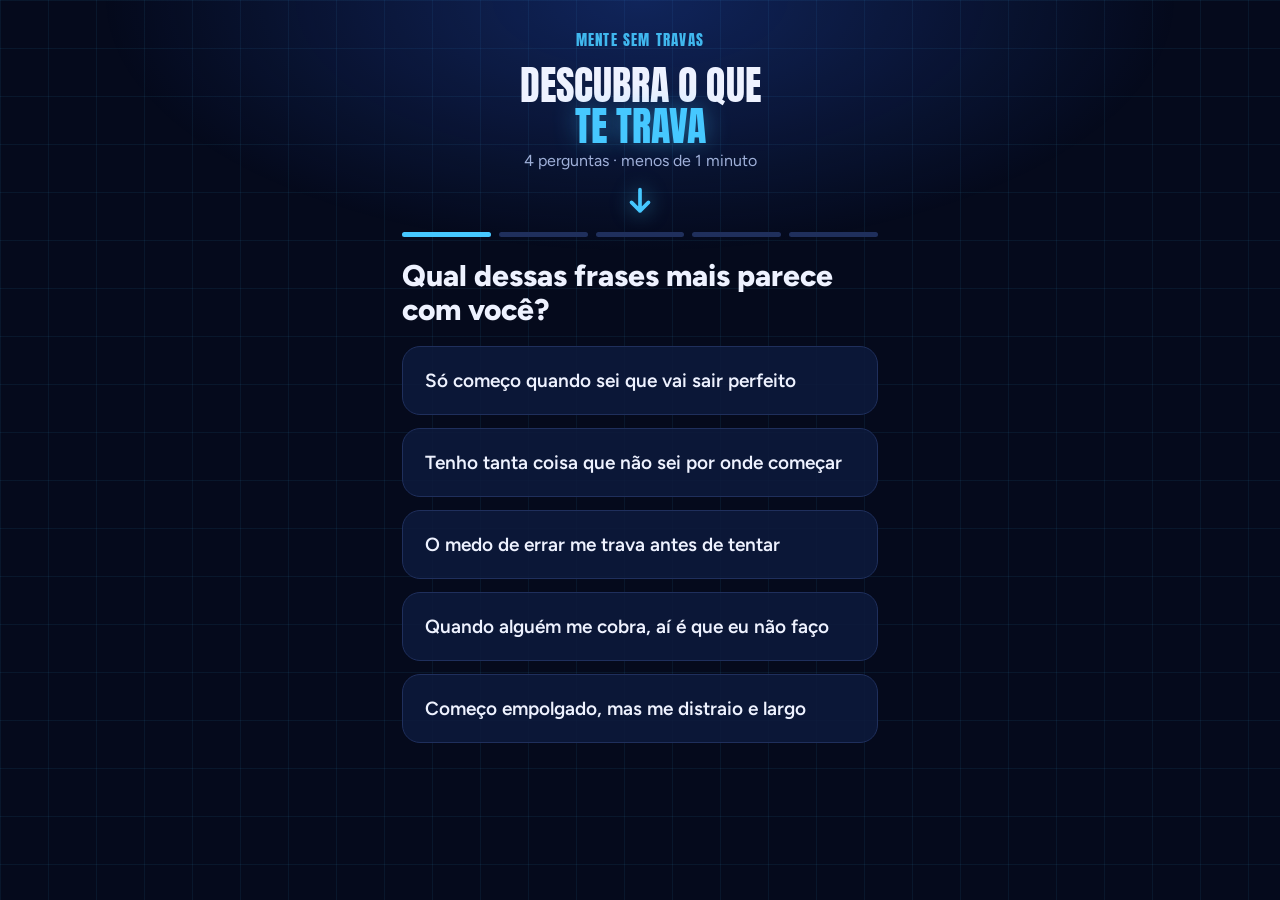
==== quiz/index.html @ 261ed73b "Atualiza quiz: 5 tipos do e-book e nova narração Co-Authored-By: Claude Opus 5.5 <noreply@anthropic." ====
<!DOCTYPE html>
<html lang="pt-BR">
<head>
<meta charset="utf-8">
<meta name="viewport" content="width=device-width,initial-scale=1,viewport-fit=cover">
<title>Descubra seu perfil — Mente Sem Travas</title>
<meta name="description" content="Responda 4 perguntas rápidas e descubra o que está travando sua rotina.">
<meta name="theme-color" content="#050a1c">
<link rel="icon" href="/img/pg1.jpg">
<link rel="preconnect" href="https://fonts.googleapis.com">
<link rel="preconnect" href="https://fonts.gstatic.com" crossorigin>
<link href="https://fonts.googleapis.com/css2?family=Anton&family=Figtree:wght@400;500;600;700;800&display=swap" rel="stylesheet">

<!-- Meta Pixel -->
<script>
!function(f,b,e,v,n,t,s){if(f.fbq)return;n=f.fbq=function(){n.callMethod?n.callMethod.apply(n,arguments):n.queue.push(arguments)};if(!f._fbq)f._fbq=n;n.push=n;n.loaded=!0;n.version='2.0';n.queue=[];t=b.createElement(e);t.async=!0;t.src=v;s=b.getElementsByTagName(e)[0];s.parentNode.insertBefore(t,s)}(window,document,'script','https://connect.facebook.net/en_US/fbevents.js');
fbq('init','1343668074403139');fbq('track','PageView');
</script>
<noscript><img height="1" width="1" style="display:none" src="https://www.facebook.com/tr?id=1343668074403139&ev=PageView&noscript=1" alt=""></noscript>

<style>
:root{
  --ink:#050a1c;--ink-2:#0a1430;--panel:#0d1a3c;--line:#1f2f5c;
  --text:#eef2ff;--muted:#9fb0d9;--volt:#2f6bff;--glow:#46c8ff;--cta-ink:#04112b;
  --f-display:'Anton',Impact,sans-serif;--f-body:'Figtree',system-ui,sans-serif;
}
*{box-sizing:border-box;margin:0;padding:0}
html,body{height:100%}
body{background:var(--ink);color:var(--text);font-family:var(--f-body);-webkit-font-smoothing:antialiased;overflow-x:hidden}
/* fundo em grade, igual ao estilo de referência, nas cores da marca */
.bg{position:fixed;inset:0;z-index:0;pointer-events:none;
  background:
    radial-gradient(60% 40% at 50% 0%,rgba(47,107,255,.28),transparent 70%),
    linear-gradient(rgba(70,200,255,.07) 1px,transparent 1px) 0 0/48px 48px,
    linear-gradient(90deg,rgba(70,200,255,.07) 1px,transparent 1px) 0 0/48px 48px;
  animation:drift 30s linear infinite}
@keyframes drift{to{background-position:0 0,0 48px,48px 0}}
.app{position:relative;z-index:1;max-width:520px;margin:0 auto;min-height:100%;padding:28px 22px 40px;display:flex;flex-direction:column}
.screen{display:none;flex-direction:column;flex:1}
.screen.on{display:flex;animation:enter .5s cubic-bezier(.2,.8,.2,1) both}
@keyframes enter{from{opacity:0;transform:translateY(24px)}to{opacity:1;transform:none}}

/* intro */
.brand{font-family:var(--f-display);letter-spacing:.08em;font-size:15px;color:var(--glow);text-align:center;opacity:.9}
.hero-t{font-family:var(--f-display);font-weight:400;font-size:clamp(38px,11vw,54px);line-height:1.02;text-align:center;margin:22px 0 8px;text-transform:uppercase}
.hero-t em{font-style:normal;color:var(--glow);text-shadow:0 0 24px rgba(70,200,255,.45)}
.books{position:relative;height:280px;margin:18px auto 6px;width:100%;max-width:360px}
.books img{position:absolute;top:0;width:175px;border-radius:8px;box-shadow:0 20px 50px rgba(0,0,0,.55);border:1px solid var(--line)}
.books .b1{left:50%;transform:translateX(-50%) rotate(0);z-index:3;animation:float 5s ease-in-out infinite}
.books .b2{left:4%;top:28px;transform:rotate(-9deg);opacity:.55;filter:saturate(.6)}
.books .b3{right:4%;top:28px;transform:rotate(9deg);opacity:.55;filter:saturate(.6)}
@keyframes float{50%{transform:translateX(-50%) translateY(-8px)}}
.lead{color:var(--muted);text-align:center;font-size:19px;line-height:1.45;margin:14px 6px 26px}
.lead b{color:var(--text)}
.cta{display:flex;align-items:center;justify-content:center;gap:10px;width:100%;border:0;cursor:pointer;
  background:linear-gradient(180deg,#7fdcff,var(--glow));color:var(--cta-ink);font-family:var(--f-body);font-weight:800;font-size:20px;
  padding:21px 20px;border-radius:18px;text-decoration:none;box-shadow:0 0 0 1px rgba(255,255,255,.25) inset,0 14px 40px rgba(70,200,255,.35);
  transition:transform .15s}
.cta:active{transform:scale(.97)}
.cta.pulse{animation:pulse 2.2s ease-in-out infinite}
@keyframes pulse{50%{box-shadow:0 0 0 1px rgba(255,255,255,.25) inset,0 14px 60px rgba(70,200,255,.65)}}
.mini{color:var(--muted);font-size:14px;text-align:center;margin-top:14px}


/* intro: gancho + 1ª pergunta na mesma tela */
#s-1 .hero-t.hk{font-size:clamp(30px,8.8vw,40px);margin:14px 0 4px}
.sub{text-align:center;color:var(--muted);font-size:16px}
.arrow{display:flex;justify-content:center;color:var(--glow);margin:14px 0 8px;animation:bob 1.4s ease-in-out infinite;filter:drop-shadow(0 0 10px rgba(70,200,255,.6))}
@keyframes bob{50%{transform:translateY(9px)}}
#s-1 .prog{margin:6px 0 22px}
#s-1 .q-t{font-size:clamp(24px,6.6vw,30px);margin-bottom:18px}
.screen.out{display:flex;animation:leave .32s ease both}
@keyframes leave{to{opacity:0;transform:translateX(-40px)}}
.screen.on.fwd{animation:enterR .45s cubic-bezier(.2,.8,.2,1) both}
@keyframes enterR{from{opacity:0;transform:translateX(40px)}to{opacity:1;transform:none}}

.more{display:block;width:100%;margin-top:18px;padding:16px 18px;border:1px solid var(--line);border-radius:16px;text-align:center;color:var(--muted);font-family:var(--f-body);font-size:16px;font-weight:600;text-decoration:none;background:transparent}
.more:hover{color:var(--text);border-color:var(--glow)}
/* progresso */
.prog{display:flex;gap:8px;margin:6px 0 34px}
.prog i{flex:1;height:5px;border-radius:3px;background:var(--line);overflow:hidden;position:relative}
.prog i::after{content:"";position:absolute;inset:0;background:var(--glow);transform:scaleX(0);transform-origin:left;transition:transform .5s ease}
.prog i.done::after{transform:scaleX(1)}

/* perguntas */
.q-t{font-size:clamp(28px,7.6vw,36px);font-weight:800;line-height:1.15;margin-bottom:24px}
.opts{display:flex;flex-direction:column;gap:13px}
.opt{text-align:left;width:100%;background:rgba(13,26,60,.85);border:1px solid var(--line);color:var(--text);
  font-family:var(--f-body);font-size:19px;font-weight:600;padding:22px 22px;border-radius:18px;cursor:pointer;
  opacity:0;transform:translateY(14px);animation:optin .45s ease forwards;transition:border-color .2s,background .2s,transform .15s}
.opt:nth-child(1){animation-delay:.08s}.opt:nth-child(2){animation-delay:.16s}.opt:nth-child(3){animation-delay:.24s}.opt:nth-child(4){animation-delay:.32s}
@keyframes optin{to{opacity:1;transform:none}}
.opt:hover{border-color:var(--volt)}
.opt.sel{border-color:var(--glow);background:rgba(70,200,255,.14);transform:scale(.98)}
.back{background:none;border:0;color:var(--muted);font-family:var(--f-body);font-size:17px;margin-top:26px;cursor:pointer;align-self:flex-start}

/* ilustrações das perguntas */
.ill{margin-top:26px;background:rgba(13,26,60,.7);border:1px solid var(--line);border-radius:22px;padding:22px 18px;text-align:center}
.ill small{display:block;color:var(--muted);font-size:15px;margin-top:14px}
.notes{display:flex;flex-direction:column;gap:10px;text-align:left}
.note{display:flex;align-items:center;gap:12px;background:var(--ink-2);border:1px solid var(--line);border-radius:14px;padding:12px 14px;
  opacity:0;transform:translateX(-20px);animation:slide .5s ease forwards}
.note:nth-child(2){animation-delay:.9s}.note:nth-child(3){animation-delay:1.8s}
@keyframes slide{to{opacity:1;transform:none}}
.note .dot{width:38px;height:38px;border-radius:10px;background:#1b2a57;display:flex;align-items:center;justify-content:center;font-size:20px;flex:none}
.note b{display:block;font-size:15px}.note span{font-size:14px;color:var(--muted)}
.note .t{margin-left:auto;font-size:13px;color:var(--muted)}
.day{display:flex;justify-content:space-between;gap:8px}
.day div{flex:1;padding:14px 4px;border-radius:14px;background:var(--ink-2);border:1px solid var(--line);font-size:26px;animation:lit 4s infinite}
.day div:nth-child(2){animation-delay:1s}.day div:nth-child(3){animation-delay:2s}.day div:nth-child(4){animation-delay:3s}
.day div span{display:block;font-size:12px;color:var(--muted);margin-top:6px}
@keyframes lit{0%,20%{border-color:var(--glow);box-shadow:0 0 18px rgba(70,200,255,.35)}30%,100%{border-color:var(--line);box-shadow:none}}
.cal{display:grid;grid-template-columns:repeat(7,1fr);gap:6px;max-width:300px;margin:0 auto}
.cal i{aspect-ratio:1;border-radius:6px;background:var(--ink-2);border:1px solid var(--line);animation:fill .3s ease forwards}
.cal i.x{animation:mark 6s infinite}
@keyframes mark{0%,10%{background:var(--ink-2)}20%,100%{background:#25386e}}
.flow{display:flex;align-items:center;justify-content:space-between}
.flow .st{display:flex;flex-direction:column;align-items:center;gap:8px;width:30%}
.flow .c{width:68px;height:68px;border-radius:50%;border:2px solid var(--line);display:flex;align-items:center;justify-content:center;font-size:28px;background:var(--ink-2)}
.flow .st.hl .c{border-color:var(--glow);box-shadow:0 0 22px rgba(70,200,255,.4);animation:beat 1.8s ease-in-out infinite}
@keyframes beat{50%{transform:scale(1.07)}}
.flow b{font-size:15px}.flow .st.hl b{color:var(--glow)}
.flow span{font-size:13px;color:var(--muted)}
.flow .dash{flex:1;height:2px;background:repeating-linear-gradient(90deg,var(--line) 0 6px,transparent 6px 12px);margin-bottom:46px}

/* análise */
.ana{flex:1;display:flex;flex-direction:column;align-items:center;justify-content:center;text-align:center;gap:26px}
.ring{width:130px;height:130px;border-radius:50%;border:6px solid var(--line);border-top-color:var(--glow);animation:spin 1s linear infinite}
@keyframes spin{to{transform:rotate(360deg)}}
.ana h2{font-size:26px;font-weight:800}
.steps{list-style:none;display:flex;flex-direction:column;gap:10px;color:var(--muted);font-size:16px}
.steps li{opacity:.35;transition:opacity .4s,color .4s}.steps li.ok{opacity:1;color:var(--text)}
.steps li.ok::before{content:"✓ ";color:var(--glow);font-weight:800}

/* resultado */
.tag{align-self:center;font-size:13px;letter-spacing:.14em;text-transform:uppercase;color:var(--glow);border:1px solid rgba(70,200,255,.4);padding:7px 14px;border-radius:30px}
.res-t{font-family:var(--f-display);font-weight:400;text-transform:uppercase;font-size:clamp(40px,12vw,58px);line-height:1;text-align:center;margin:16px 0 14px;text-shadow:0 0 30px rgba(70,200,255,.35)}
.res-p{color:var(--muted);font-size:18px;line-height:1.5;text-align:center;margin-bottom:22px}
.res-p b{color:var(--text)}
.chips{display:flex;flex-wrap:wrap;gap:8px;justify-content:center;margin-bottom:26px}
.chips span{font-size:14px;background:var(--ink-2);border:1px solid var(--line);border-radius:20px;padding:7px 12px}
.vid-h{text-align:center;font-size:21px;line-height:1.4;color:var(--muted);margin:4px 0 16px}
.vid-h b{color:var(--text)}
.video{position:relative;border-radius:20px;overflow:hidden;border:1px solid var(--line);background:#000;aspect-ratio:9/16;max-height:72vh;margin:0 auto 18px;width:100%}
.video video{width:100%;height:100%;object-fit:contain;display:block}
.video .vbar{position:absolute;left:0;bottom:0;height:5px;background:var(--glow);width:0;transition:width .25s linear}
.video .play{position:absolute;inset:0;display:flex;align-items:center;justify-content:center;background:rgba(5,10,28,.35);border:0;cursor:pointer}
.video .play i{width:84px;height:84px;border-radius:50%;background:var(--glow);display:flex;align-items:center;justify-content:center;box-shadow:0 0 40px rgba(70,200,255,.6)}
.video .play i::after{content:"";border-left:26px solid var(--cta-ink);border-top:16px solid transparent;border-bottom:16px solid transparent;margin-left:6px}
.video .sound{position:absolute;top:12px;left:12px;background:rgba(5,10,28,.75);border:1px solid var(--line);color:var(--text);font-family:var(--f-body);font-size:14px;padding:8px 12px;border-radius:20px;cursor:pointer}
.price-line{text-align:center;color:var(--muted);font-size:15px;margin-top:10px}
.price-line b{color:var(--text)}

/* oferta do fim do vídeo */
.offer{display:none;margin-top:24px;border-radius:22px;padding:24px 20px;border:1px solid rgba(70,200,255,.55);
  background:linear-gradient(180deg,rgba(47,107,255,.22),rgba(13,26,60,.9));box-shadow:0 0 50px rgba(47,107,255,.25)}
.offer.on{display:block;animation:enter .6s cubic-bezier(.2,.8,.2,1) both}
.offer .k{font-size:13px;letter-spacing:.14em;text-transform:uppercase;color:var(--glow);text-align:center}
.offer h3{font-size:25px;font-weight:800;text-align:center;margin:10px 0 8px;line-height:1.2}
.offer p{color:var(--muted);text-align:center;font-size:16px;line-height:1.45;margin-bottom:16px}
.offer ul{list-style:none;margin:0 0 18px;display:flex;flex-direction:column;gap:8px}
.offer li{font-size:16px;padding-left:28px;position:relative}
.offer li::before{content:"✓";position:absolute;left:4px;color:var(--glow);font-weight:800}
.offer .old{text-decoration:line-through;color:var(--muted);font-size:16px}
.offer .new{font-family:var(--f-display);font-size:46px;color:var(--glow);display:block;text-align:center;margin:2px 0 16px;text-shadow:0 0 24px rgba(70,200,255,.45)}
.cta.alt{background:linear-gradient(180deg,#ffe27a,#ffc83d);box-shadow:0 0 0 1px rgba(255,255,255,.3) inset,0 14px 40px rgba(255,200,61,.35)}

</style>
</head>
<body>
<div class="bg"></div>
<main class="app">

  <!-- 0. INTRO -->
  <section class="screen on" id="s-1">
    <div class="brand">MENTE SEM TRAVAS</div>
    <h1 class="hero-t hk">Descubra o que<br><em>te trava</em></h1>
    <p class="sub">4 perguntas · menos de 1 minuto</p>
    <div class="arrow" aria-hidden="true"><svg viewBox="0 0 24 24" width="34" height="34"><path d="M12 4v15m0 0-6-6m6 6 6-6" fill="none" stroke="currentColor" stroke-width="2.6" stroke-linecap="round" stroke-linejoin="round"/></svg></div>
    <div class="prog"><i></i><i></i><i></i><i></i><i></i></div>
    <h2 class="q-t">Qual dessas frases mais parece com você?</h2>
    <div class="opts" data-q="1">
      <button class="opt" data-v="perfeccionista">Só começo quando sei que vai sair perfeito</button>
      <button class="opt" data-v="sobrecarregado">Tenho tanta coisa que não sei por onde começar</button>
      <button class="opt" data-v="ansioso">O medo de errar me trava antes de tentar</button>
      <button class="opt" data-v="rebelde">Quando alguém me cobra, aí é que eu não faço</button>
      <button class="opt" data-v="distraido">Começo empolgado, mas me distraio e largo</button>
    </div>
  </section>

  <!-- 2 -->
  <section class="screen" id="s-2">
    <div class="prog"><i></i><i></i><i></i><i></i><i></i></div>
    <h2 class="q-t">Em que momento isso mais acontece?</h2>
    <div class="opts" data-q="2">
      <button class="opt" data-v="manha">De manhã, para sair da cama e começar o dia</button>
      <button class="opt" data-v="trabalho">No trabalho ou nos estudos</button>
      <button class="opt" data-v="projetos">Nos projetos pessoais que vivo adiando</button>
      <button class="opt" data-v="noite">À noite, com a cabeça que não desliga</button>
    </div>
    <div class="ill"><div class="day">
      <div>🌅<span>Manhã</span></div><div>💼<span>Trabalho</span></div><div>🎯<span>Projetos</span></div><div>🌙<span>Noite</span></div>
    </div><small>O travamento tem hora para aparecer</small></div>
    <button class="back" data-back>Voltar</button>
  </section>

  <!-- 3 -->
  <section class="screen" id="s-3">
    <div class="prog"><i></i><i></i><i></i><i></i><i></i></div>
    <h2 class="q-t">Há quanto tempo você se sente assim?</h2>
    <div class="opts" data-q="3">
      <button class="opt" data-v="semanas">Algumas semanas</button>
      <button class="opt" data-v="meses">Alguns meses</button>
      <button class="opt" data-v="ano">Mais de um ano</button>
      <button class="opt" data-v="sempre">Desde que me lembro</button>
    </div>
    <div class="ill"><div class="cal" id="cal"></div><small>Cada dia adiado vira um padrão</small></div>
    <button class="back" data-back>Voltar</button>
  </section>

  <!-- 4 -->
  <section class="screen" id="s-4">
    <div class="prog"><i></i><i></i><i></i><i></i><i></i></div>
    <h2 class="q-t">Se você tivesse controle da sua rotina, o que mudaria primeiro?</h2>
    <div class="opts" data-q="4">
      <button class="opt" data-v="terminar">Terminar o que eu começo</button>
      <button class="opt" data-v="paz">Acordar e dormir em paz</button>
      <button class="opt" data-v="tempo">Ter tempo para mim</button>
      <button class="opt" data-v="culpa">Parar de me sentir culpado</button>
    </div>
    <div class="ill"><div class="flow">
      <div class="st"><div class="c">🌀</div><b>Caos</b><span>hoje</span></div>
      <div class="dash"></div>
      <div class="st hl"><div class="c">📘</div><b>Método</b><span>passo a passo</span></div>
      <div class="dash"></div>
      <div class="st"><div class="c">🎯</div><b>Controle</b><span>em 30 dias</span></div>
    </div></div>
    <button class="back" data-back>Voltar</button>
  </section>

  <!-- 5. ANÁLISE -->
  <section class="screen" id="s-ana">
    <div class="prog"><i></i><i></i><i></i><i></i><i></i></div>
    <div class="ana">
      <div class="ring"></div>
      <h2>Analisando suas respostas…</h2>
      <ul class="steps"><li>Identificando seu padrão de travamento</li><li>Cruzando com os 5 tipos de procrastinador</li><li>Montando seu ponto de partida</li></ul>
    </div>
  </section>

  <!-- 6. RESULTADO + VÍDEO -->
  <section class="screen" id="s-res">
    <span class="tag">Seu perfil</span>
    <h2 class="res-t" id="r-title">—</h2>
    <p class="res-p" id="r-text"></p>
    <div class="chips" id="r-chips"></div>

    <p class="vid-h">Assista agora: <b>como sair do caos para o controle</b>, começando hoje.</p>
    <div class="video" id="vbox">
      <video id="vsl" src="/quiz/video.mp4?v=2" poster="/img/video-capa.jpg?v=2" playsinline preload="metadata"></video>
      <button class="play" id="vplay" aria-label="Assistir ao vídeo"><i></i></button>
      <div class="vbar" id="vbar"></div>
    </div>

    <!-- Botão 1: aparece desde o início do vídeo -->
    <a class="cta" id="cta-main" href="#" target="_blank" rel="noopener">Quero o e-book agora →</a>
    <p class="price-line">Acesso imediato por <b id="p-main"></b> · Pagamento seguro pela Kiwify</p>

    <!-- Botão 2: aparece ao final do vídeo -->
    <div class="offer" id="offer">
      <div class="k">Condição especial para quem assistiu até o fim</div>
      <h3>E-book + Kit de Fichas Editáveis</h3>
      <p>Leve o método completo e as fichas prontas para aplicar o plano de 30 dias.</p>
      <ul>
        <li>E-book <b>Do Caos ao Controle</b> — 10 capítulos</li>
        <li>Plano de 30 dias e rastreadores</li>
        <li><b>Kit de Fichas Editáveis</b> — para preencher no computador ou celular</li>
      </ul>
      <div style="text-align:center"><span class="old" id="p-old"></span></div>
      <span class="new" id="p-promo"></span>
      <a class="cta alt" id="cta-promo" href="#" target="_blank" rel="noopener">Quero a oferta especial →</a>
    </div>
      <a class="more" id="cta-more" href="#" target="_blank" rel="noopener">Quero saber mais antes de comprar →</a>
  </section>
</main>


<script>
/* ===== CONFIGURAÇÃO — edite aqui ===== */
const CONFIG = {
  infoURL:     'https://mentesemtravas.com.br/',   // botão 'quero saber mais' (página de vendas)
  checkoutURL: 'https://pay.kiwify.com.br/UzFYrza',   // botão 1 (preço normal)
  promoURL:    'https://pay.kiwify.com.br/Zj2Nky1',   // botão 2: combo e-book + kit (R$ 16,90)
  priceMain:   'R$ 12,90',
  priceOld:    'De R$ 22,80',
  pricePromo:  'R$ 16,90',
  showOfferAt: 0.87,          // mostra a oferta final quando o vídeo chega a 87% (fala da oferta)
};
/* ===================================== */

const PROFILES = {
  perfeccionista:{t:'O Perfeccionista',p:'Você só começa quando as condições parecem <b>perfeitas</b> — e como elas nunca ficam, o importante vai ficando para depois. O medo de entregar algo imperfeito trava o primeiro passo.',c:['Regra dos 2 minutos','Mentalidade de crescimento','Plano de 30 dias']},
  sobrecarregado:{t:'O Sobrecarregado',p:'Você tem <b>tantas tarefas</b> que não sabe por onde começar — e acaba não começando nenhuma. O que falta não é esforço: é clareza de prioridade.',c:['Matriz de Eisenhower','Regra dos 3','Time Blocking']},
  ansioso:{t:'O Ansioso',p:'O medo de falhar chega <b>antes de você tentar</b>: "se eu não tentar, não posso fracassar". Começar pequeno tira o peso da primeira ação.',c:['Regra dos 2 minutos','Capítulo da recaída','Atenção plena em 4 semanas']},
  rebelde:{t:'O Rebelde',p:'Quando a tarefa parece <b>imposta</b>, alguma coisa em você resiste — e a cobrança só piora. A virada é transformar o "tenho que" em algo que você escolhe.',c:['Autonomia na tarefa','Micro-recompensas','Plano de 30 dias']},
  distraido:{t:'O Distraído',p:'Você começa com entusiasmo, mas <b>perde o foco</b> para o celular e para tudo ao redor. O problema não é vontade: é um ambiente que puxa sua atenção o tempo todo.',c:['Técnica Pomodoro','Ambiente sem distrações','Rastreadores de hábitos']}
};
const TIME_TXT={semanas:'Como começou há pouco tempo, é o melhor momento para agir.',meses:'Depois de alguns meses, isso já virou rotina — e rotina se muda com método.',ano:'Mais de um ano repetindo o mesmo ciclo mostra que não é falta de vontade: é falta de sistema.',sempre:'Quando é assim há muito tempo, o caminho é dar um passo pequeno de cada vez.'};

const answers={};let cur='s-1';const order=['s-1','s-2','s-3','s-4'];const hist=[];
const $=s=>document.querySelector(s);
function show(id,fwd){const o=document.getElementById(cur),n=document.getElementById(id);
  const go=()=>{o.classList.remove('on','out','fwd');n.classList.toggle('fwd',!!fwd);n.classList.add('on');cur=id;window.scrollTo({top:0,behavior:'smooth'});
  const idx={'s-1':1,'s-2':2,'s-3':3,'s-4':4,'s-ana':5,'s-res':5}[id]||0;
  document.querySelectorAll('#'+id+' .prog i').forEach((b,i)=>setTimeout(()=>b.classList.toggle('done',i<idx),60));};
  if(fwd&&o){o.classList.add('out');setTimeout(go,300)}else go();}
function track(n,d){try{fbq('trackCustom',n,d||{})}catch(e){}}

document.querySelectorAll('[data-back]').forEach(b=>b.onclick=()=>{if(hist.length)show(hist.pop())});
document.querySelectorAll('.opts').forEach(g=>g.addEventListener('click',e=>{
  const o=e.target.closest('.opt');if(!o)return;const q=g.dataset.q;
  g.querySelectorAll('.opt').forEach(x=>x.classList.remove('sel'));o.classList.add('sel');answers['q'+q]=o.dataset.v;
  if(q==='1'&&!answers.started){answers.started=1;track('QuizStart')}
  track('QuizAnswer',{question:q,answer:o.dataset.v});
  setTimeout(()=>{hist.push(cur);if(q<4)show('s-'+(+q+1),true);else analyse();},380);
}));


setTimeout(()=>document.querySelector('#s-1 .prog i').classList.add('done'),400);
// calendário animado da pergunta 3
(function(){const c=$('#cal');for(let i=0;i<28;i++){const d=document.createElement('i');if(i%3!==0){d.className='x';d.style.animationDelay=(i*0.18)+'s'}c.appendChild(d)}})();

function analyse(){show('s-ana',true);const li=document.querySelectorAll('#s-ana .steps li');
  li.forEach((l,i)=>setTimeout(()=>l.classList.add('ok'),700+i*800));
  setTimeout(result,3300);}
function result(){
  const p=PROFILES[answers.q1]||PROFILES.sobrecarregado;
  $('#r-title').textContent=p.t;
  $('#r-text').innerHTML=p.p+' '+(TIME_TXT[answers.q3]||'');
  $('#r-chips').innerHTML=p.c.map(x=>'<span>'+x+'</span>').join('');
  show('s-res',true);
  track('QuizComplete',{profile:answers.q1});
  try{fbq('track','ViewContent',{content_name:'Do Caos ao Controle',value:12.90,currency:'BRL'})}catch(e){}
}

// links e preços
$('#cta-main').href=CONFIG.checkoutURL;$('#cta-promo').href=CONFIG.promoURL;
$('#p-main').textContent=CONFIG.priceMain;$('#p-old').textContent=CONFIG.priceOld;$('#p-promo').textContent=CONFIG.pricePromo;
$('#cta-more').href=CONFIG.infoURL;$('#cta-more').onclick=()=>track('ClickSaibaMais');
$('#cta-main').onclick=()=>track('ClickCheckout',{button:'principal'});
$('#cta-promo').onclick=()=>track('ClickCheckout',{button:'promo'});

// vídeo: botão 1 visível desde o início; oferta aparece perto do fim
const v=$('#vsl'),play=$('#vplay'),bar=$('#vbar'),offer=$('#offer');let shown=false,sent=false;
play.onclick=()=>{v.play();play.style.display='none';if(!sent){track('VideoPlay');sent=true}};
v.onclick=()=>{if(v.paused){v.play();play.style.display='none'}else{v.pause();play.style.display='flex'}};
v.ontimeupdate=()=>{if(!v.duration)return;const r=v.currentTime/v.duration;bar.style.width=(r*100)+'%';
  if(!shown&&r>=CONFIG.showOfferAt){shown=true;offer.classList.add('on');track('VideoOffer');setTimeout(()=>offer.scrollIntoView({behavior:'smooth',block:'center'}),300)}};
v.onended=()=>{if(!shown){shown=true;offer.classList.add('on')}play.style.display='flex'};
v.onerror=()=>{offer.classList.add('on')}; // sem vídeo, mostra a oferta direto
</script>
</body>
</html>
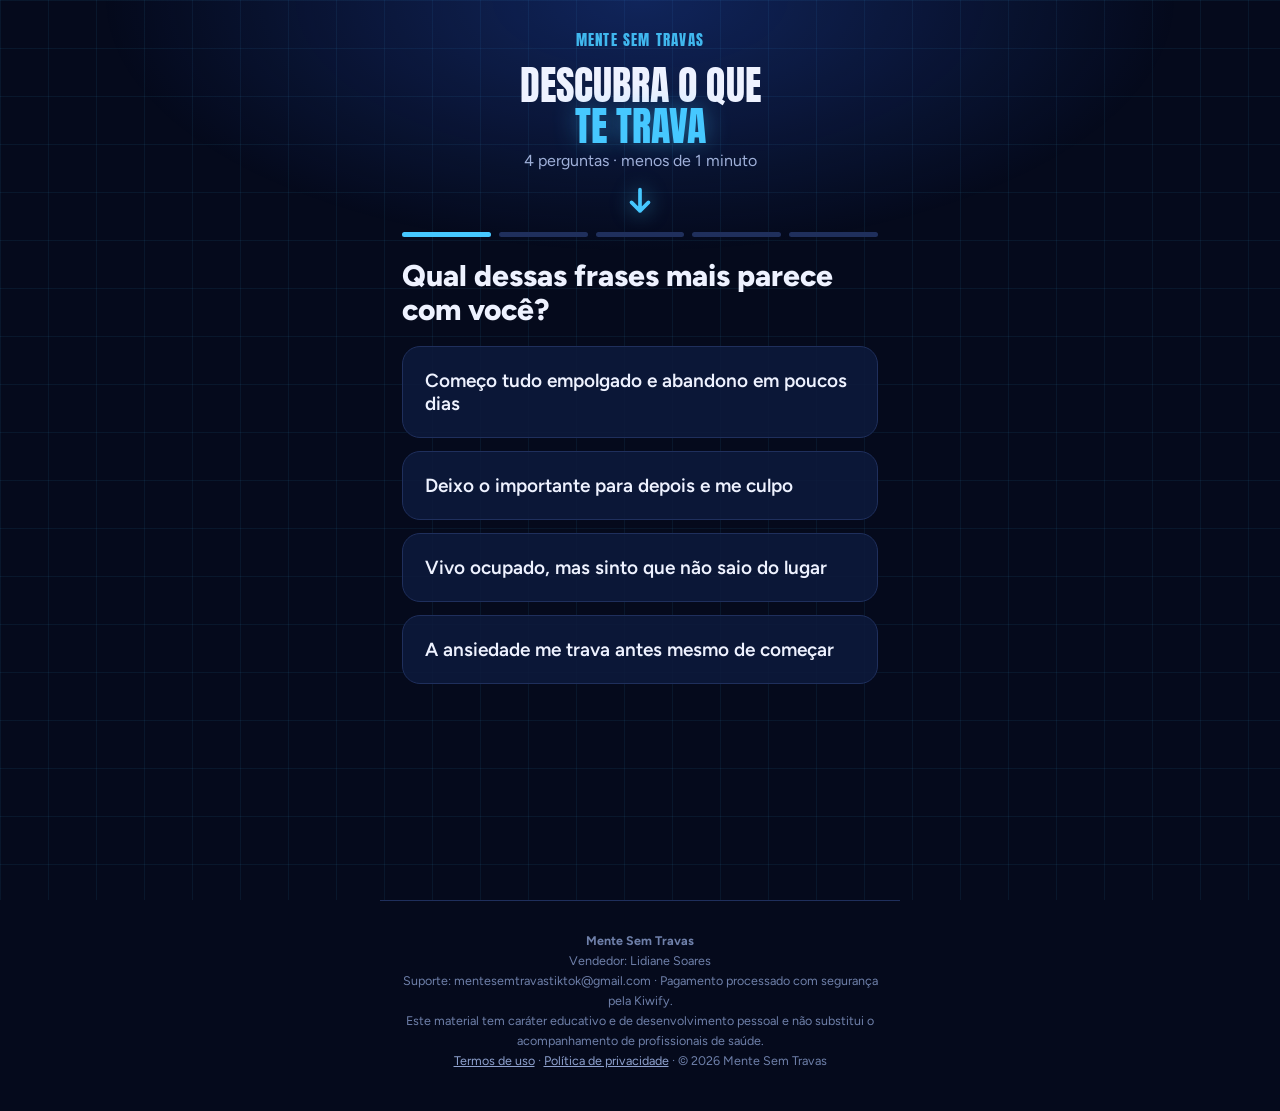
==== commit 0f6b8207: "Adiciona quiz em /quiz Co-Authored-By: Claude Opus 5.5 <noreply@anthropic.com>" ====
--- a/quiz/index.html
+++ b/quiz/index.html
@@ -165,6 +165,8 @@
 .offer .new{font-family:var(--f-display);font-size:46px;color:var(--glow);display:block;text-align:center;margin:2px 0 16px;text-shadow:0 0 24px rgba(70,200,255,.45)}
 .cta.alt{background:linear-gradient(180deg,#ffe27a,#ffc83d);box-shadow:0 0 0 1px rgba(255,255,255,.3) inset,0 14px 40px rgba(255,200,61,.35)}
 
+footer{position:relative;z-index:1;max-width:520px;margin:0 auto;padding:30px 22px 40px;color:#6f80aa;font-size:12.5px;line-height:1.6;text-align:center;border-top:1px solid var(--line)}
+footer a{color:#8fa2cf}
 </style>
 </head>
 <body>
@@ -180,11 +182,10 @@
     <div class="prog"><i></i><i></i><i></i><i></i><i></i></div>
     <h2 class="q-t">Qual dessas frases mais parece com você?</h2>
     <div class="opts" data-q="1">
-      <button class="opt" data-v="perfeccionista">Só começo quando sei que vai sair perfeito</button>
-      <button class="opt" data-v="sobrecarregado">Tenho tanta coisa que não sei por onde começar</button>
-      <button class="opt" data-v="ansioso">O medo de errar me trava antes de tentar</button>
-      <button class="opt" data-v="rebelde">Quando alguém me cobra, aí é que eu não faço</button>
-      <button class="opt" data-v="distraido">Começo empolgado, mas me distraio e largo</button>
+      <button class="opt" data-v="inconstante">Começo tudo empolgado e abandono em poucos dias</button>
+      <button class="opt" data-v="adia">Deixo o importante para depois e me culpo</button>
+      <button class="opt" data-v="sobrecarregada">Vivo ocupado, mas sinto que não saio do lugar</button>
+      <button class="opt" data-v="ansiosa">A ansiedade me trava antes mesmo de começar</button>
     </div>
   </section>
 
@@ -257,7 +258,7 @@
 
     <p class="vid-h">Assista agora: <b>como sair do caos para o controle</b>, começando hoje.</p>
     <div class="video" id="vbox">
-      <video id="vsl" src="/quiz/video.mp4?v=2" poster="/img/video-capa.jpg?v=2" playsinline preload="metadata"></video>
+      <video id="vsl" src="/quiz/video.mp4" poster="/img/video-capa.jpg" playsinline preload="metadata"></video>
       <button class="play" id="vplay" aria-label="Assistir ao vídeo"><i></i></button>
       <div class="vbar" id="vbar"></div>
     </div>
@@ -284,6 +285,13 @@
   </section>
 </main>
 
+<footer>
+  <div><b>Mente Sem Travas</b></div>
+  <div id="f-seller"></div>
+  <div>Suporte: mentesemtravastiktok@gmail.com · Pagamento processado com segurança pela Kiwify.</div>
+  <div>Este material tem caráter educativo e de desenvolvimento pessoal e não substitui o acompanhamento de profissionais de saúde.</div>
+  <div><a href="/termos.html">Termos de uso</a> · <a href="/privacidade.html">Política de privacidade</a> · © 2026 Mente Sem Travas</div>
+</footer>
 
 <script>
 /* ===== CONFIGURAÇÃO — edite aqui ===== */
@@ -295,15 +303,15 @@
   priceOld:    'De R$ 22,80',
   pricePromo:  'R$ 16,90',
   showOfferAt: 0.87,          // mostra a oferta final quando o vídeo chega a 87% (fala da oferta)
+  seller:      'Vendedor: Lidiane Soares'               // ajuste igual ao rodapé da página de vendas
 };
 /* ===================================== */
 
 const PROFILES = {
-  perfeccionista:{t:'O Perfeccionista',p:'Você só começa quando as condições parecem <b>perfeitas</b> — e como elas nunca ficam, o importante vai ficando para depois. O medo de entregar algo imperfeito trava o primeiro passo.',c:['Regra dos 2 minutos','Mentalidade de crescimento','Plano de 30 dias']},
-  sobrecarregado:{t:'O Sobrecarregado',p:'Você tem <b>tantas tarefas</b> que não sabe por onde começar — e acaba não começando nenhuma. O que falta não é esforço: é clareza de prioridade.',c:['Matriz de Eisenhower','Regra dos 3','Time Blocking']},
-  ansioso:{t:'O Ansioso',p:'O medo de falhar chega <b>antes de você tentar</b>: "se eu não tentar, não posso fracassar". Começar pequeno tira o peso da primeira ação.',c:['Regra dos 2 minutos','Capítulo da recaída','Atenção plena em 4 semanas']},
-  rebelde:{t:'O Rebelde',p:'Quando a tarefa parece <b>imposta</b>, alguma coisa em você resiste — e a cobrança só piora. A virada é transformar o "tenho que" em algo que você escolhe.',c:['Autonomia na tarefa','Micro-recompensas','Plano de 30 dias']},
-  distraido:{t:'O Distraído',p:'Você começa com entusiasmo, mas <b>perde o foco</b> para o celular e para tudo ao redor. O problema não é vontade: é um ambiente que puxa sua atenção o tempo todo.',c:['Técnica Pomodoro','Ambiente sem distrações','Rastreadores de hábitos']}
+  inconstante:{t:'Mente Inconstante',p:'Você tem energia para começar — o que falta é um <b>sistema que sustente</b> o hábito depois da empolgação. O problema não é força de vontade: é método.',c:['Cap. 4 · Neurociência dos hábitos','Cap. 5 · Hábitos que duram','Cap. 8 · Recaídas sem culpa']},
+  adia:{t:'Mente que Adia',p:'Você sabe o que precisa fazer, mas <b>o cérebro empurra para depois</b> o que gera desconforto — e a culpa vem em seguida. Isso tem explicação e tem saída.',c:['Cap. 2 · A mente que adia','Regra dos 2 minutos','Ficha de diagnóstico']},
+  sobrecarregada:{t:'Mente Sobrecarregada',p:'Você está sempre ocupado, mas <b>a energia vai para o urgente</b> e o importante fica para trás. O que falta é clareza de prioridade e foco.',c:['Cap. 1 · O caos interior','Cap. 6 · Foco e tempo','Cap. 7 · Rotinas com intenção']},
+  ansiosa:{t:'Mente Ansiosa',p:'A ansiedade chega <b>antes mesmo de você começar</b> e transforma tarefas simples em montanhas. Dá para usar ferramentas práticas para baixar esse volume.',c:['Cap. 3 · Ansiedade aliada','Respiração 4-7-8','Grounding 5-4-3-2-1']}
 };
 const TIME_TXT={semanas:'Como começou há pouco tempo, é o melhor momento para agir.',meses:'Depois de alguns meses, isso já virou rotina — e rotina se muda com método.',ano:'Mais de um ano repetindo o mesmo ciclo mostra que não é falta de vontade: é falta de sistema.',sempre:'Quando é assim há muito tempo, o caminho é dar um passo pequeno de cada vez.'};
 
@@ -334,7 +342,7 @@
   li.forEach((l,i)=>setTimeout(()=>l.classList.add('ok'),700+i*800));
   setTimeout(result,3300);}
 function result(){
-  const p=PROFILES[answers.q1]||PROFILES.sobrecarregado;
+  const p=PROFILES[answers.q1]||PROFILES.adia;
   $('#r-title').textContent=p.t;
   $('#r-text').innerHTML=p.p+' '+(TIME_TXT[answers.q3]||'');
   $('#r-chips').innerHTML=p.c.map(x=>'<span>'+x+'</span>').join('');
@@ -346,6 +354,7 @@
 // links e preços
 $('#cta-main').href=CONFIG.checkoutURL;$('#cta-promo').href=CONFIG.promoURL;
 $('#p-main').textContent=CONFIG.priceMain;$('#p-old').textContent=CONFIG.priceOld;$('#p-promo').textContent=CONFIG.pricePromo;
+$('#f-seller').textContent=CONFIG.seller;
 $('#cta-more').href=CONFIG.infoURL;$('#cta-more').onclick=()=>track('ClickSaibaMais');
 $('#cta-main').onclick=()=>track('ClickCheckout',{button:'principal'});
 $('#cta-promo').onclick=()=>track('ClickCheckout',{button:'promo'});
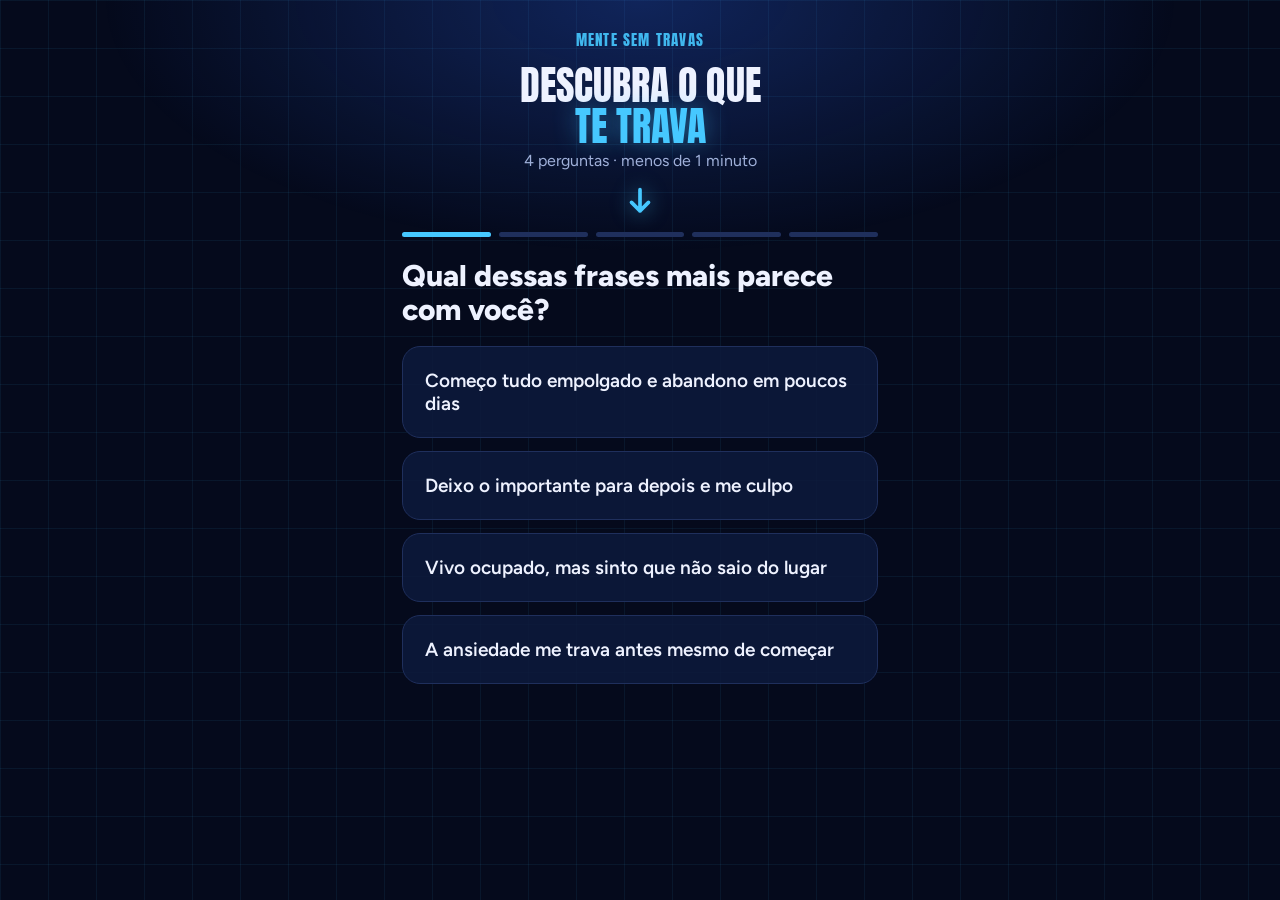
==== commit 53fc4e59: "Remove rodapé do quiz Co-Authored-By: Claude Opus 5.5 <noreply@anthropic.com>" ====
--- a/quiz/index.html
+++ b/quiz/index.html
@@ -165,8 +165,6 @@
 .offer .new{font-family:var(--f-display);font-size:46px;color:var(--glow);display:block;text-align:center;margin:2px 0 16px;text-shadow:0 0 24px rgba(70,200,255,.45)}
 .cta.alt{background:linear-gradient(180deg,#ffe27a,#ffc83d);box-shadow:0 0 0 1px rgba(255,255,255,.3) inset,0 14px 40px rgba(255,200,61,.35)}
 
-footer{position:relative;z-index:1;max-width:520px;margin:0 auto;padding:30px 22px 40px;color:#6f80aa;font-size:12.5px;line-height:1.6;text-align:center;border-top:1px solid var(--line)}
-footer a{color:#8fa2cf}
 </style>
 </head>
 <body>
@@ -285,13 +283,6 @@
   </section>
 </main>
 
-<footer>
-  <div><b>Mente Sem Travas</b></div>
-  <div id="f-seller"></div>
-  <div>Suporte: mentesemtravastiktok@gmail.com · Pagamento processado com segurança pela Kiwify.</div>
-  <div>Este material tem caráter educativo e de desenvolvimento pessoal e não substitui o acompanhamento de profissionais de saúde.</div>
-  <div><a href="/termos.html">Termos de uso</a> · <a href="/privacidade.html">Política de privacidade</a> · © 2026 Mente Sem Travas</div>
-</footer>
 
 <script>
 /* ===== CONFIGURAÇÃO — edite aqui ===== */
@@ -303,7 +294,6 @@
   priceOld:    'De R$ 22,80',
   pricePromo:  'R$ 16,90',
   showOfferAt: 0.87,          // mostra a oferta final quando o vídeo chega a 87% (fala da oferta)
-  seller:      'Vendedor: Lidiane Soares'               // ajuste igual ao rodapé da página de vendas
 };
 /* ===================================== */
 
@@ -354,7 +344,6 @@
 // links e preços
 $('#cta-main').href=CONFIG.checkoutURL;$('#cta-promo').href=CONFIG.promoURL;
 $('#p-main').textContent=CONFIG.priceMain;$('#p-old').textContent=CONFIG.priceOld;$('#p-promo').textContent=CONFIG.pricePromo;
-$('#f-seller').textContent=CONFIG.seller;
 $('#cta-more').href=CONFIG.infoURL;$('#cta-more').onclick=()=>track('ClickSaibaMais');
 $('#cta-main').onclick=()=>track('ClickCheckout',{button:'principal'});
 $('#cta-promo').onclick=()=>track('ClickCheckout',{button:'promo'});
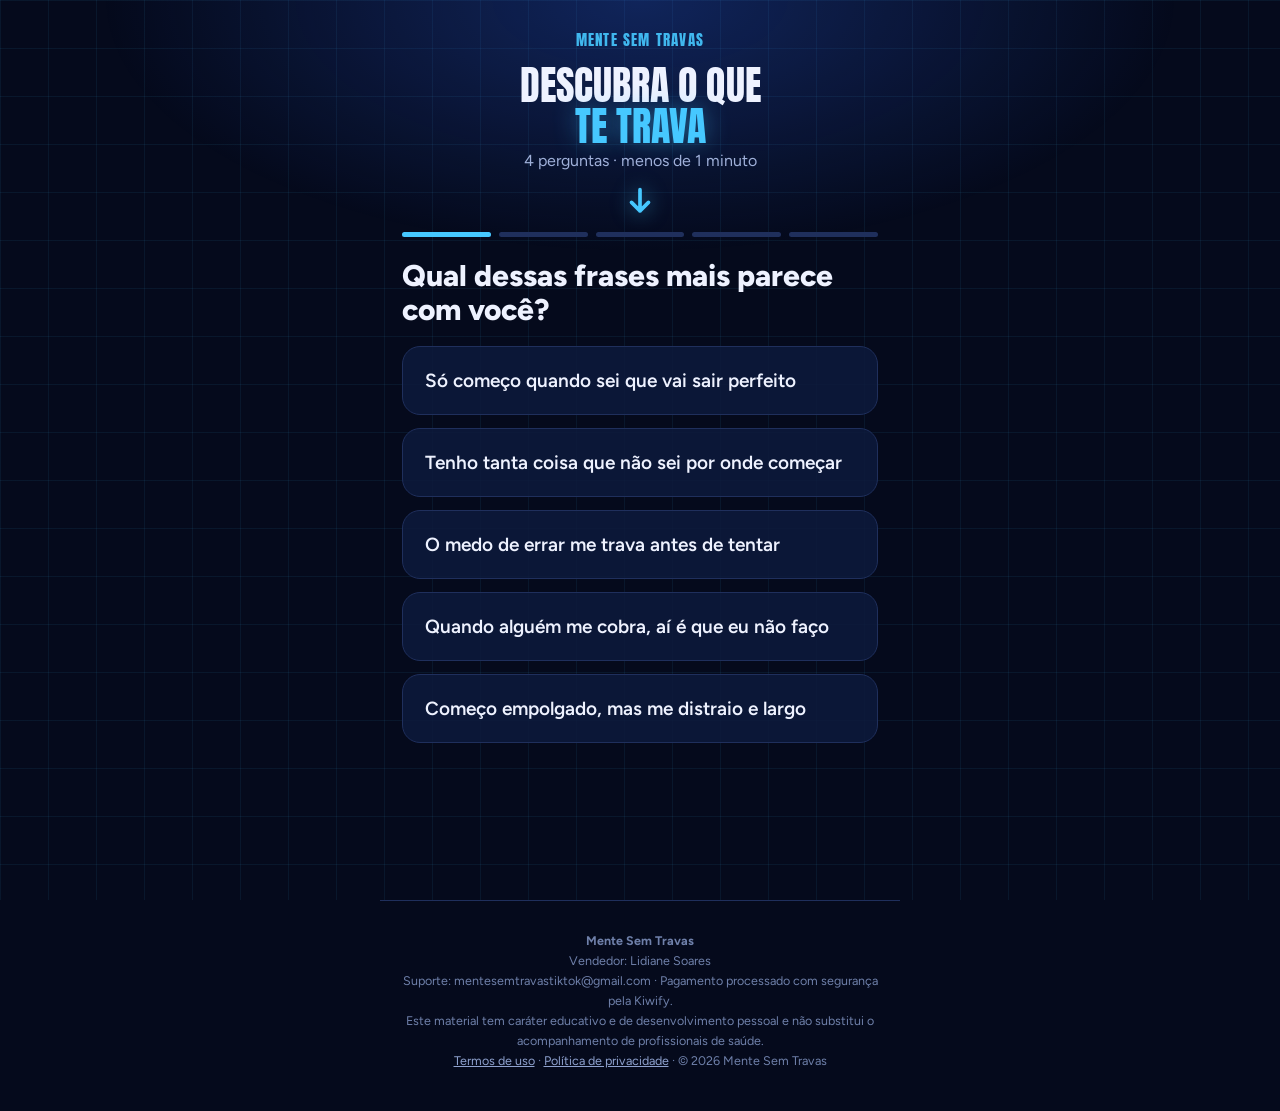
==== commit c49d268f: "Quiz: oferta R$ 16,90 antes do vídeo no resultado Co-Authored-By: Claude Opus 5.5 <noreply@anthropic" ====
--- a/quiz/index.html
+++ b/quiz/index.html
@@ -6,7 +6,6 @@
 <title>Descubra seu perfil — Mente Sem Travas</title>
 <meta name="description" content="Responda 4 perguntas rápidas e descubra o que está travando sua rotina.">
 <meta name="theme-color" content="#050a1c">
-<link rel="icon" href="/img/pg1.jpg">
 <link rel="preconnect" href="https://fonts.googleapis.com">
 <link rel="preconnect" href="https://fonts.gstatic.com" crossorigin>
 <link href="https://fonts.googleapis.com/css2?family=Anton&family=Figtree:wght@400;500;600;700;800&display=swap" rel="stylesheet">
@@ -165,6 +164,8 @@
 .offer .new{font-family:var(--f-display);font-size:46px;color:var(--glow);display:block;text-align:center;margin:2px 0 16px;text-shadow:0 0 24px rgba(70,200,255,.45)}
 .cta.alt{background:linear-gradient(180deg,#ffe27a,#ffc83d);box-shadow:0 0 0 1px rgba(255,255,255,.3) inset,0 14px 40px rgba(255,200,61,.35)}
 
+footer{position:relative;z-index:1;max-width:520px;margin:0 auto;padding:30px 22px 40px;color:#6f80aa;font-size:12.5px;line-height:1.6;text-align:center;border-top:1px solid var(--line)}
+footer a{color:#8fa2cf}
 </style>
 </head>
 <body>
@@ -180,10 +181,11 @@
     <div class="prog"><i></i><i></i><i></i><i></i><i></i></div>
     <h2 class="q-t">Qual dessas frases mais parece com você?</h2>
     <div class="opts" data-q="1">
-      <button class="opt" data-v="inconstante">Começo tudo empolgado e abandono em poucos dias</button>
-      <button class="opt" data-v="adia">Deixo o importante para depois e me culpo</button>
-      <button class="opt" data-v="sobrecarregada">Vivo ocupado, mas sinto que não saio do lugar</button>
-      <button class="opt" data-v="ansiosa">A ansiedade me trava antes mesmo de começar</button>
+      <button class="opt" data-v="perfeccionista">Só começo quando sei que vai sair perfeito</button>
+      <button class="opt" data-v="sobrecarregado">Tenho tanta coisa que não sei por onde começar</button>
+      <button class="opt" data-v="ansioso">O medo de errar me trava antes de tentar</button>
+      <button class="opt" data-v="rebelde">Quando alguém me cobra, aí é que eu não faço</button>
+      <button class="opt" data-v="distraido">Começo empolgado, mas me distraio e largo</button>
     </div>
   </section>
 
@@ -254,22 +256,12 @@
     <p class="res-p" id="r-text"></p>
     <div class="chips" id="r-chips"></div>
 
-    <p class="vid-h">Assista agora: <b>como sair do caos para o controle</b>, começando hoje.</p>
-    <div class="video" id="vbox">
-      <video id="vsl" src="/quiz/video.mp4" poster="/img/video-capa.jpg" playsinline preload="metadata"></video>
-      <button class="play" id="vplay" aria-label="Assistir ao vídeo"><i></i></button>
-      <div class="vbar" id="vbar"></div>
-    </div>
-
-    <!-- Botão 1: aparece desde o início do vídeo -->
-    <a class="cta" id="cta-main" href="#" target="_blank" rel="noopener">Quero o e-book agora →</a>
-    <p class="price-line">Acesso imediato por <b id="p-main"></b> · Pagamento seguro pela Kiwify</p>
-
-    <!-- Botão 2: aparece ao final do vídeo -->
-    <div class="offer" id="offer">
-      <div class="k">Condição especial para quem assistiu até o fim</div>
+    <!-- OFERTA: visível logo após o diagnóstico -->
+    <p class="vid-h" id="r-bridge">O plano para o seu tipo está pronto no e-book <b>Do Caos ao Controle</b>.</p>
+    <div class="offer on" id="offer">
+      <div class="k">Condição especial desta página</div>
       <h3>E-book + Kit de Fichas Editáveis</h3>
-      <p>Leve o método completo e as fichas prontas para aplicar o plano de 30 dias.</p>
+      <p>O método completo e as fichas prontas para aplicar o plano de 30 dias — 10 minutos por dia.</p>
       <ul>
         <li>E-book <b>Do Caos ao Controle</b> — 10 capítulos</li>
         <li>Plano de 30 dias e rastreadores</li>
@@ -277,12 +269,33 @@
       </ul>
       <div style="text-align:center"><span class="old" id="p-old"></span></div>
       <span class="new" id="p-promo"></span>
-      <a class="cta alt" id="cta-promo" href="#" target="_blank" rel="noopener">Quero a oferta especial →</a>
-    </div>
-      <a class="more" id="cta-more" href="#" target="_blank" rel="noopener">Quero saber mais antes de comprar →</a>
+      <a class="cta alt" id="cta-promo" href="#" target="_blank" rel="noopener">Quero o meu plano →</a>
+      <p class="price-line" style="margin-top:10px">Acesso imediato · Pagamento seguro pela Kiwify</p>
+    </div>
+
+    <!-- Opção só e-book -->
+    <a class="cta" id="cta-main" href="#" target="_blank" rel="noopener" style="margin-top:14px">Quero só o e-book →</a>
+    <p class="price-line">Somente o e-book por <b id="p-main"></b></p>
+
+    <!-- Vídeo opcional, abaixo da oferta -->
+    <p class="vid-h" style="margin-top:28px">Ainda em dúvida? Assista: <b>como sair do caos para o controle</b>, começando hoje.</p>
+    <div class="video" id="vbox">
+      <video id="vsl" src="video.mp4" poster="../img/video-capa.jpg" playsinline preload="metadata"></video>
+      <button class="play" id="vplay" aria-label="Assistir ao vídeo"><i></i></button>
+      <div class="vbar" id="vbar"></div>
+    </div>
+    <a class="cta alt" id="cta-promo2" href="#" target="_blank" rel="noopener" style="margin-top:16px">Quero o meu plano →</a>
+    <a class="more" id="cta-more" href="#" target="_blank" rel="noopener">Quero saber mais antes de comprar →</a>
   </section>
 </main>
 
+<footer>
+  <div><b>Mente Sem Travas</b></div>
+  <div id="f-seller"></div>
+  <div>Suporte: mentesemtravastiktok@gmail.com · Pagamento processado com segurança pela Kiwify.</div>
+  <div>Este material tem caráter educativo e de desenvolvimento pessoal e não substitui o acompanhamento de profissionais de saúde.</div>
+  <div><a href="../termos.html">Termos de uso</a> · <a href="../privacidade.html">Política de privacidade</a> · © 2026 Mente Sem Travas</div>
+</footer>
 
 <script>
 /* ===== CONFIGURAÇÃO — edite aqui ===== */
@@ -293,15 +306,17 @@
   priceMain:   'R$ 12,90',
   priceOld:    'De R$ 22,80',
   pricePromo:  'R$ 16,90',
-  showOfferAt: 0.87,          // mostra a oferta final quando o vídeo chega a 87% (fala da oferta)
+  videoOfferAt: 0.87,         // só para medir quantos assistem até a fala da oferta (evento VideoOffer)
+  seller:      'Vendedor: Lidiane Soares'               // ajuste igual ao rodapé da página de vendas
 };
 /* ===================================== */
 
 const PROFILES = {
-  inconstante:{t:'Mente Inconstante',p:'Você tem energia para começar — o que falta é um <b>sistema que sustente</b> o hábito depois da empolgação. O problema não é força de vontade: é método.',c:['Cap. 4 · Neurociência dos hábitos','Cap. 5 · Hábitos que duram','Cap. 8 · Recaídas sem culpa']},
-  adia:{t:'Mente que Adia',p:'Você sabe o que precisa fazer, mas <b>o cérebro empurra para depois</b> o que gera desconforto — e a culpa vem em seguida. Isso tem explicação e tem saída.',c:['Cap. 2 · A mente que adia','Regra dos 2 minutos','Ficha de diagnóstico']},
-  sobrecarregada:{t:'Mente Sobrecarregada',p:'Você está sempre ocupado, mas <b>a energia vai para o urgente</b> e o importante fica para trás. O que falta é clareza de prioridade e foco.',c:['Cap. 1 · O caos interior','Cap. 6 · Foco e tempo','Cap. 7 · Rotinas com intenção']},
-  ansiosa:{t:'Mente Ansiosa',p:'A ansiedade chega <b>antes mesmo de você começar</b> e transforma tarefas simples em montanhas. Dá para usar ferramentas práticas para baixar esse volume.',c:['Cap. 3 · Ansiedade aliada','Respiração 4-7-8','Grounding 5-4-3-2-1']}
+  perfeccionista:{t:'O Perfeccionista',p:'Você só começa quando as condições parecem <b>perfeitas</b> — e como elas nunca ficam, o importante vai ficando para depois. O medo de entregar algo imperfeito trava o primeiro passo.',c:['Regra dos 2 minutos','Mentalidade de crescimento','Plano de 30 dias']},
+  sobrecarregado:{t:'O Sobrecarregado',p:'Você tem <b>tantas tarefas</b> que não sabe por onde começar — e acaba não começando nenhuma. O que falta não é esforço: é clareza de prioridade.',c:['Matriz de Eisenhower','Regra dos 3','Time Blocking']},
+  ansioso:{t:'O Ansioso',p:'O medo de falhar chega <b>antes de você tentar</b>: "se eu não tentar, não posso fracassar". Começar pequeno tira o peso da primeira ação.',c:['Regra dos 2 minutos','Capítulo da recaída','Atenção plena em 4 semanas']},
+  rebelde:{t:'O Rebelde',p:'Quando a tarefa parece <b>imposta</b>, alguma coisa em você resiste — e a cobrança só piora. A virada é transformar o "tenho que" em algo que você escolhe.',c:['Autonomia na tarefa','Micro-recompensas','Plano de 30 dias']},
+  distraido:{t:'O Distraído',p:'Você começa com entusiasmo, mas <b>perde o foco</b> para o celular e para tudo ao redor. O problema não é vontade: é um ambiente que puxa sua atenção o tempo todo.',c:['Técnica Pomodoro','Ambiente sem distrações','Rastreadores de hábitos']}
 };
 const TIME_TXT={semanas:'Como começou há pouco tempo, é o melhor momento para agir.',meses:'Depois de alguns meses, isso já virou rotina — e rotina se muda com método.',ano:'Mais de um ano repetindo o mesmo ciclo mostra que não é falta de vontade: é falta de sistema.',sempre:'Quando é assim há muito tempo, o caminho é dar um passo pequeno de cada vez.'};
 
@@ -332,30 +347,34 @@
   li.forEach((l,i)=>setTimeout(()=>l.classList.add('ok'),700+i*800));
   setTimeout(result,3300);}
 function result(){
-  const p=PROFILES[answers.q1]||PROFILES.adia;
+  const p=PROFILES[answers.q1]||PROFILES.sobrecarregado;
   $('#r-title').textContent=p.t;
   $('#r-text').innerHTML=p.p+' '+(TIME_TXT[answers.q3]||'');
   $('#r-chips').innerHTML=p.c.map(x=>'<span>'+x+'</span>').join('');
+  const nm=p.t.replace(/^O /,'o ');
+  $('#r-bridge').innerHTML='O plano para <b>'+nm+'</b> está pronto no e-book <b>Do Caos ao Controle</b>.';
+  $('#cta-promo').textContent='Quero o plano para '+nm+' →';
   show('s-res',true);
   track('QuizComplete',{profile:answers.q1});
   try{fbq('track','ViewContent',{content_name:'Do Caos ao Controle',value:12.90,currency:'BRL'})}catch(e){}
 }
 
 // links e preços
-$('#cta-main').href=CONFIG.checkoutURL;$('#cta-promo').href=CONFIG.promoURL;
+$('#cta-main').href=CONFIG.checkoutURL;$('#cta-promo').href=CONFIG.promoURL;$('#cta-promo2').href=CONFIG.promoURL;$('#cta-promo2').textContent='Quero o meu plano por '+CONFIG.pricePromo+' →';
 $('#p-main').textContent=CONFIG.priceMain;$('#p-old').textContent=CONFIG.priceOld;$('#p-promo').textContent=CONFIG.pricePromo;
+$('#f-seller').textContent=CONFIG.seller;
 $('#cta-more').href=CONFIG.infoURL;$('#cta-more').onclick=()=>track('ClickSaibaMais');
 $('#cta-main').onclick=()=>track('ClickCheckout',{button:'principal'});
 $('#cta-promo').onclick=()=>track('ClickCheckout',{button:'promo'});
-
-// vídeo: botão 1 visível desde o início; oferta aparece perto do fim
-const v=$('#vsl'),play=$('#vplay'),bar=$('#vbar'),offer=$('#offer');let shown=false,sent=false;
+$('#cta-promo2').onclick=()=>track('ClickCheckout',{button:'promo_video'});
+
+// vídeo opcional: a oferta já aparece desde o início; aqui só medimos
+const v=$('#vsl'),play=$('#vplay'),bar=$('#vbar');let sent=false,vo=false;
 play.onclick=()=>{v.play();play.style.display='none';if(!sent){track('VideoPlay');sent=true}};
 v.onclick=()=>{if(v.paused){v.play();play.style.display='none'}else{v.pause();play.style.display='flex'}};
 v.ontimeupdate=()=>{if(!v.duration)return;const r=v.currentTime/v.duration;bar.style.width=(r*100)+'%';
-  if(!shown&&r>=CONFIG.showOfferAt){shown=true;offer.classList.add('on');track('VideoOffer');setTimeout(()=>offer.scrollIntoView({behavior:'smooth',block:'center'}),300)}};
-v.onended=()=>{if(!shown){shown=true;offer.classList.add('on')}play.style.display='flex'};
-v.onerror=()=>{offer.classList.add('on')}; // sem vídeo, mostra a oferta direto
+  if(!vo&&r>=CONFIG.videoOfferAt){vo=true;track('VideoOffer')}};
+v.onended=()=>{play.style.display='flex'};
 </script>
 </body>
 </html>
